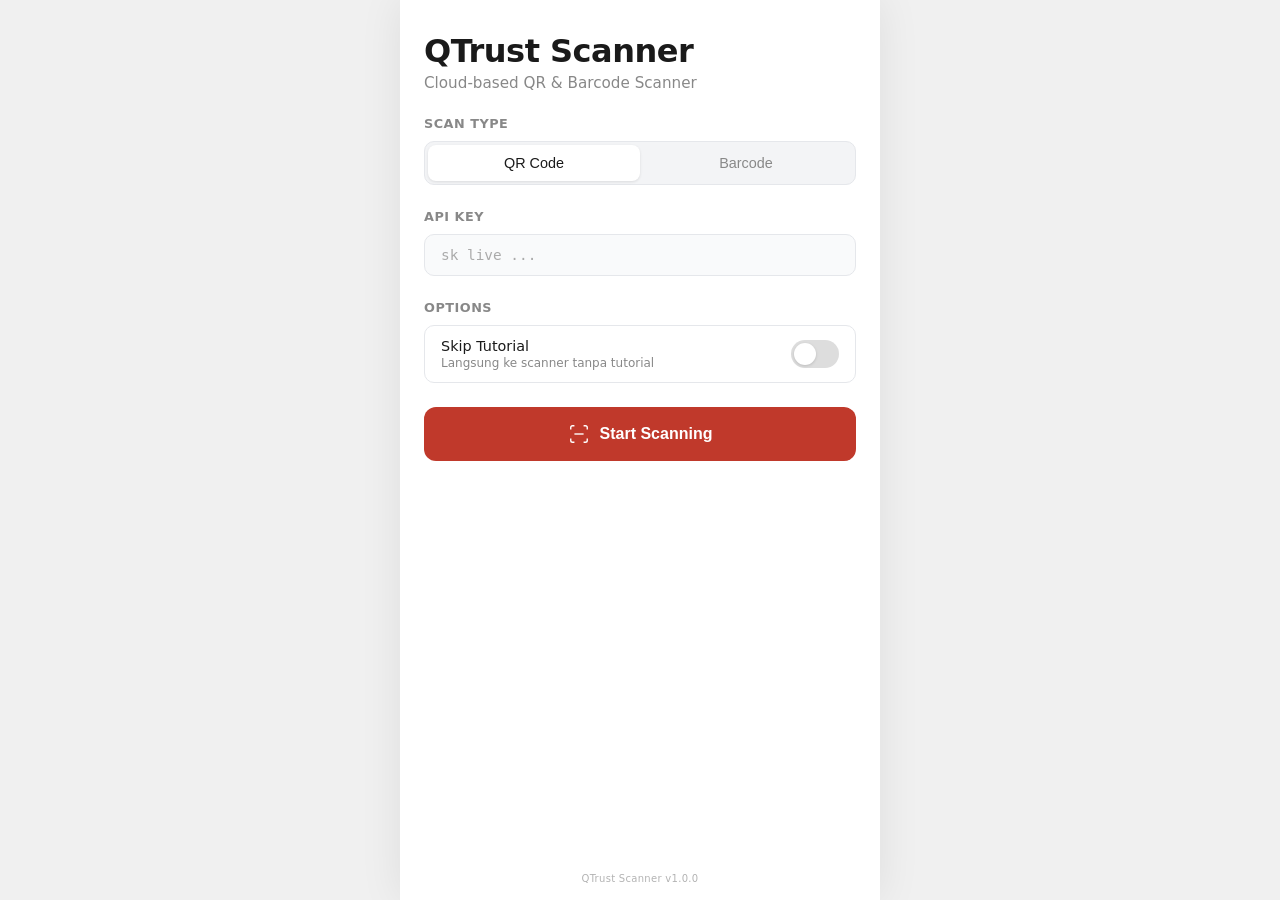
==== assets/scanner/index.html @ 1855d40d "feat: QTrust Scanner Flutter SDK v1.0.3 Cloud-based QR & barcode scanner SDK. Bundles the scanner we" ====
<!DOCTYPE html>
<html lang="en">
<head>
    <meta charset="UTF-8">
    <meta name="viewport" content="width=device-width, initial-scale=1.0, viewport-fit=cover, user-scalable=no">
    <title>QTrust Scanner</title>
    <link rel="stylesheet" href="scanner.css">
</head>
<body>
    <!-- Home Screen -->
    <div id="home-screen">
        <div class="home-header">
            <h1 class="home-title">QTrust Scanner</h1>
            <p class="home-subtitle">Cloud-based QR & Barcode Scanner</p>
        </div>

        <div class="home-content">
            <div class="home-section">
                <label class="home-label">Scan Type</label>
                <div class="scan-type-picker">
                    <button class="scan-type-btn active" data-type="0">QR Code</button>
                    <button class="scan-type-btn" data-type="1">Barcode</button>
                </div>
            </div>

            <div class="home-section">
                <label class="home-label">API Key</label>
                <input id="input-api-key" type="text" class="api-key-input" placeholder="sk_live_..." autocomplete="off" spellcheck="false">
                <p id="api-key-error" class="api-key-error hidden">API key is required to start scanning</p>
            </div>

            <div class="home-section">
                <label class="home-label">Options</label>
                <div class="options-card">
                    <div class="option-row">
                        <div class="option-text">
                            <span class="option-title">Skip Tutorial</span>
                            <span class="option-subtitle">Langsung ke scanner tanpa tutorial</span>
                        </div>
                        <label class="toggle">
                            <input id="toggle-skip-tutorial" type="checkbox">
                            <span class="toggle-slider"></span>
                        </label>
                    </div>
                </div>
            </div>

            <div class="home-section">
                <button id="btn-start-scan" class="start-scan-btn">
                    <svg class="scan-icon" viewBox="0 0 24 24" fill="none" stroke="currentColor" stroke-width="1.5">
                        <path d="M3 7V5a2 2 0 0 1 2-2h2"/>
                        <path d="M17 3h2a2 2 0 0 1 2 2v2"/>
                        <path d="M21 17v2a2 2 0 0 1-2 2h-2"/>
                        <path d="M7 21H5a2 2 0 0 1-2-2v-2"/>
                        <line x1="7" y1="12" x2="17" y2="12"/>
                    </svg>
                    Start Scanning
                </button>
            </div>

            <div id="home-result" class="home-section result-section hidden">
                <label class="home-label">Last Result</label>
                <div class="result-card">
                    <div class="result-row">
                        <span class="result-label">Data</span>
                        <span id="result-data" class="result-value"></span>
                    </div>
                    <div class="result-row">
                        <span class="result-label">Format</span>
                        <span id="result-format" class="result-value"></span>
                    </div>
                </div>
            </div>
        </div>

        <div class="home-footer">
            <span>QTrust Scanner v1.0.0</span>
        </div>
    </div>

    <!-- Tutorial Screen -->
    <div id="tutorial-screen" class="hidden">
        <div class="tutorial-header">
            <button id="btn-tutorial-back" class="tutorial-back" aria-label="Go back">
                <svg viewBox="0 0 24 24" width="24" height="24"><path d="M15.41 7.41L14 6l-6 6 6 6 1.41-1.41L10.83 12z" fill="currentColor"/></svg>
            </button>
            <h2 class="tutorial-title">Cara scan yang benar</h2>
        </div>

        <div class="tutorial-content">
            <div class="tutorial-step">
                <h3 class="step-heading"><span class="step-number">1.</span> Posisi QR pada kemasan</h3>
                <p class="step-desc">QR biasanya berada di sisi belakang atau samping kemasan</p>
                <div class="step-image-wrap">
                    <img src="assets/tutorial-1.jpg" alt="Posisi QR pada kemasan" class="step-image" width="600" height="200" loading="eager">
                </div>
            </div>

            <div class="tutorial-step">
                <h3 class="step-heading"><span class="step-number">2.</span> Arahkan QR ke dalam area scan</h3>
                <p class="step-desc">Posisikan QR di dalam area scan dengan pencahayaan yang cukup</p>
                <div class="step-image-wrap">
                    <img src="assets/tutorial-2.jpg" alt="Arahkan QR ke area scan" class="step-image" width="600" height="200" loading="eager">
                </div>
            </div>

            <div class="tutorial-step">
                <h3 class="step-heading"><span class="step-number">3.</span> Jarak Ideal</h3>
                <p class="step-desc">Pastikan jarak kamera sekitar 10–15 cm dari QR</p>
                <div class="step-image-wrap">
                    <img src="assets/tutorial-3.jpg" alt="Jarak ideal 10-15cm" class="step-image" width="600" height="200" loading="eager">
                </div>
            </div>
        </div>

        <div class="tutorial-footer">
            <button id="btn-tutorial-start" class="tutorial-start-btn">Mulai Scan</button>
        </div>
    </div>

    <!-- Result Screen -->
    <div id="result-screen" class="hidden">
        <!-- Scrolling banner -->
        <div class="result-banner">
            <div class="banner-content">
                <span class="banner-text">Verifikasi Keaslian hanya di</span>
                <span class="banner-url">HTTPS://AHM.TO</span>
            </div>
            <button class="banner-btn">
                <svg width="14" height="14" viewBox="0 0 24 24" fill="none" stroke="currentColor" stroke-width="2" stroke-linecap="round" stroke-linejoin="round">
                    <circle cx="12" cy="12" r="10"/><line x1="12" y1="16" x2="12" y2="12"/><line x1="12" y1="8" x2="12.01" y2="8"/>
                </svg>
                <span>INFO</span>
            </button>
        </div>

        <div class="result-divider"></div>

        <!-- Product section -->
        <div class="result-product">
            <div class="result-image-wrap">
                <div id="result-product-img" class="result-product-img">
                    <!-- Placeholder product image -->
                    <svg width="80" height="80" viewBox="0 0 24 24" fill="none" stroke="#ccc" stroke-width="1">
                        <rect x="3" y="3" width="18" height="18" rx="2"/><circle cx="8.5" cy="8.5" r="1.5"/><path d="m21 15-5-5L5 21"/>
                    </svg>
                </div>
            </div>
            <h2 id="result-product-name" class="result-product-name">AHM OIL MPX 1</h2>
        </div>

        <!-- Verification status card -->
        <div class="result-status-card">
            <div class="status-row">
                <span id="result-qr-status" class="status-label-valid">QR Valid</span>
                <div id="result-status-icon" class="status-icon status-valid">
                    <!-- Valid icon (checkmark) — shown when .status-valid -->
                    <svg class="icon-valid" width="20" height="20" viewBox="0 0 24 24" fill="none">
                        <path d="M22 11.08V12a10 10 0 1 1-5.93-9.14" stroke="#1CBF1C" stroke-width="2" stroke-linecap="round" stroke-linejoin="round"/>
                        <polyline points="22 4 12 14.01 9 11.01" stroke="#1CBF1C" stroke-width="2" stroke-linecap="round" stroke-linejoin="round"/>
                    </svg>
                    <!-- Invalid icon (X) — shown when .status-invalid -->
                    <svg class="icon-invalid" width="20" height="20" viewBox="0 0 24 24" fill="none">
                        <circle cx="12" cy="12" r="10" stroke="#EC1B30" stroke-width="2"/>
                        <line x1="15" y1="9" x2="9" y2="15" stroke="#EC1B30" stroke-width="2" stroke-linecap="round"/>
                        <line x1="9" y1="9" x2="15" y2="15" stroke="#EC1B30" stroke-width="2" stroke-linecap="round"/>
                    </svg>
                </div>
            </div>
            <div class="status-row">
                <span class="status-detail-label">Total Scan yang telah dilakukan</span>
                <span id="result-scan-count" class="status-detail-value">(1/5)</span>
            </div>
            <div class="status-row">
                <span class="status-detail-label">Kode QR</span>
                <span id="result-qr-code" class="status-detail-value result-qr-code-value">https://ahm.to/zx21G3Zb</span>
            </div>
            <div class="status-row">
                <span class="status-detail-label">Nomor Seri</span>
                <span id="result-serial" class="status-detail-value">213696348</span>
            </div>
        </div>

        <!-- Content blocks -->
        <div class="result-content-blocks">
            <div class="content-block">
                <h3 class="content-block-title">Deskripsi</h3>
                <p id="result-description" class="content-block-body">Mengandung Engine Protection Technology yang diformulasikan khusus oleh Honda R&D Jepang untuk teknologi sepeda motor Honda tipe kopling basah.</p>
            </div>

            <div class="content-block">
                <h3 class="content-block-title">Spesifikasi</h3>
                <div id="result-specs" class="content-block-specs">
                    <span>Untuk Cub &amp; Sport</span>
                    <span>SAE 10W-30 API SL JASO MA</span>
                    <span>Volume 800 ml</span>
                    <span>Part Number 082322MAK1LN0</span>
                </div>
            </div>

            <div class="content-block">
                <h3 class="content-block-title">Disclaimer</h3>
                <p id="result-disclaimer" class="content-block-body">QR yang tertera pada produk diproteksi menggunakan QR code dengan URL, HTTP://AHM.TO/zx21G3Zb</p>
            </div>

            <button id="btn-result-report" class="result-report-btn">Lapor</button>
            <button id="btn-scan-again" class="result-scan-again-btn">Scan Lagi</button>
        </div>
    </div>

    <!-- Scanner Screen -->
    <div id="scanner-container" class="hidden">
        <video id="video" autoplay playsinline webkit-playsinline muted></video>
        <canvas id="canvas" hidden></canvas>

        <!-- Viewfinder with dark overlay via box-shadow -->
        <div id="viewfinder">
            <div class="corner corner-tl"></div>
            <div class="corner corner-tr"></div>
            <div class="corner corner-bl"></div>
            <div class="corner corner-br"></div>
        </div>

        <!-- Top bar -->
        <button id="btn-back" aria-label="Go back">
            <svg viewBox="0 0 24 24"><path d="M15.41 7.41L14 6l-6 6 6 6 1.41-1.41L10.83 12z"/></svg>
        </button>
        <button id="btn-flash" aria-label="Toggle flash">
            <svg viewBox="0 0 24 24"><path d="M7 2v11h3v9l7-12h-4l4-8z"/></svg>
        </button>

        <!-- Instruction pill -->
        <div id="scan-instruction">
            <span id="scan-instruction-text">Arahkan ke QR Code pada kemasan</span>
        </div>

        <!-- Version label -->
        <div id="version">QTrust Scanner v1.0.0</div>

        <!-- Bottom tip -->
        <div id="scan-tip">
            <svg class="tip-icon" viewBox="0 0 24 24" fill="none" stroke="currentColor" stroke-width="1.5">
                <path d="M9 21h6M12 3a6 6 0 0 0-4 10.5V17h8v-3.5A6 6 0 0 0 12 3z"/>
            </svg>
            <span>Tips: Pastikan pencahayaan cukup</span>
        </div>

        <!-- Hidden but kept for JS references -->
        <div id="zoom-controls" style="display:none">
            <button id="btn-zoom-out" aria-label="Zoom out">
                <svg viewBox="0 0 24 24"><path d="M19 13H5v-2h14v2z"/></svg>
            </button>
            <span id="zoom-level">1.0x</span>
            <button id="btn-zoom-in" aria-label="Zoom in">
                <svg viewBox="0 0 24 24"><path d="M19 13h-6v6h-2v-6H5v-2h6V5h2v6h6v2z"/></svg>
            </button>
        </div>

        <div id="status">Initializing...</div>
        <div id="debug"></div>
        <div id="flash-overlay" class="hidden"></div>
    </div>
    <!-- Single classic bundle (esbuild). type=module is avoided because WKWebView
         blocks ES-module loading under file://; the SDK loads this page from a
         file:// URL for offline operation. Rebuild via scripts/sync-web-assets.sh. -->
    <script src="app.bundle.js"></script>
</body>
</html>
---- assets/scanner/scanner.css ----
* { margin: 0; padding: 0; box-sizing: border-box; }
html, body { background: #f0f0f0; overflow: hidden; width: 100%; height: 100%; font-family: -apple-system, system-ui, 'Segoe UI', sans-serif; }

/* All screens share: max-width 480px, centered horizontally.
   On desktop, body bg (#f0f0f0) shows on sides as a neutral frame. */
@media (min-width: 481px) {
    #home-screen, #tutorial-screen, #scanner-container, #result-screen {
        box-shadow: 0 0 40px rgba(0, 0, 0, 0.08);
    }
}

/* ──────────────────────────────────────────────
   Home Screen
   ────────────────────────────────────────────── */

#home-screen {
    position: fixed; top: 0; bottom: 0; left: 50%; transform: translateX(-50%);
    max-width: 480px; width: 100%;
    display: flex; flex-direction: column;
    background: #fff; color: #333;
    overflow-y: auto;
    -webkit-overflow-scrolling: touch;
}

#home-screen.hidden { display: none; }

.home-header {
    padding: calc(env(safe-area-inset-top, 0px) + 32px) 24px 24px;
}

.sdk-mode .home-header {
    padding-top: max(calc(env(safe-area-inset-top, 0px) + 32px), 76px);
}

.home-title {
    font-size: 2rem; font-weight: 700; color: #1a1a1a;
    letter-spacing: -0.5px;
}

.home-subtitle {
    font-size: 0.95rem; color: #888; margin-top: 4px;
}

.home-content {
    flex: 1; padding: 0 24px;
    display: flex; flex-direction: column; gap: 24px;
}

.home-section { display: flex; flex-direction: column; gap: 10px; }

.home-label {
    font-size: 0.8rem; font-weight: 600; color: #888;
    text-transform: uppercase; letter-spacing: 0.5px;
}

/* Scan type segmented picker */
.scan-type-picker {
    display: flex; gap: 0;
    background: #f3f4f6;
    border-radius: 10px; padding: 3px;
    border: 1px solid #e5e7eb;
}

.scan-type-btn {
    flex: 1; padding: 10px 16px;
    background: transparent; border: none; border-radius: 8px;
    color: #888; font-size: 0.9rem; font-weight: 500;
    cursor: pointer; transition: all 200ms ease;
    -webkit-tap-highlight-color: transparent;
}

.scan-type-btn.active {
    background: #fff; color: #1a1a1a;
    box-shadow: 0 1px 3px rgba(0,0,0,0.1);
}

.scan-type-btn:active { transform: scale(0.97); }

/* API key input */
.api-key-input {
    width: 100%; padding: 12px 16px;
    background: #f9fafb;
    border: 1px solid #e5e7eb;
    border-radius: 10px;
    color: #1a1a1a; font-size: 0.9rem;
    font-family: 'SF Mono', 'Fira Code', monospace;
    outline: none;
    transition: border-color 200ms ease;
}

.api-key-input::placeholder { color: #aaa; }
.api-key-input:focus { border-color: #C0392B; }

.api-key-error {
    font-size: 0.8rem; color: #C0392B; margin-top: -4px;
}

/* Options card */
.options-card {
    background: #fff;
    border: 1px solid #e5e7eb;
    border-radius: 10px;
    overflow: hidden;
}

.option-row {
    display: flex; align-items: center; justify-content: space-between;
    padding: 12px 16px; gap: 12px;
}

.option-text {
    display: flex; flex-direction: column; gap: 2px;
    flex: 1; min-width: 0;
}

.option-title {
    font-size: 0.9rem; color: #1a1a1a; font-weight: 500;
}

.option-subtitle {
    font-size: 0.75rem; color: #888;
}

.option-divider {
    height: 1px; background: #e5e7eb; margin: 0 16px;
}

/* Toggle switch */
.toggle {
    position: relative; display: inline-block;
    width: 48px; height: 28px; flex-shrink: 0;
}

.toggle input { opacity: 0; width: 0; height: 0; }

.toggle-slider {
    position: absolute; inset: 0;
    background: #ddd; border-radius: 14px;
    cursor: pointer;
    transition: background 200ms ease;
}

.toggle-slider::before {
    content: "";
    position: absolute; left: 3px; top: 3px;
    width: 22px; height: 22px;
    background: #fff; border-radius: 50%;
    box-shadow: 0 1px 3px rgba(0,0,0,0.15);
    transition: transform 200ms ease;
}

.toggle input:checked + .toggle-slider {
    background: #34C759;
}

.toggle input:checked + .toggle-slider::before {
    transform: translateX(20px);
}

/* Start scan button */
.start-scan-btn {
    display: flex; align-items: center; justify-content: center; gap: 10px;
    width: 100%; padding: 16px 24px;
    background: #C0392B; color: #fff;
    border: none; border-radius: 12px;
    font-size: 1rem; font-weight: 600;
    cursor: pointer;
    transition: all 200ms ease;
    -webkit-tap-highlight-color: transparent;
}

.start-scan-btn:hover { background: #a93226; }
.start-scan-btn:active { transform: scale(0.98); background: #922b21; }

.scan-icon { width: 22px; height: 22px; stroke: currentColor; }

/* Result section */
.result-section { animation: fadeIn 300ms ease; }

.result-card {
    background: #f9fafb;
    border: 1px solid #e5e7eb;
    border-radius: 10px; padding: 16px;
    display: flex; flex-direction: column; gap: 10px;
}

.result-row {
    display: flex; justify-content: space-between; align-items: center;
}

.result-label {
    font-size: 0.8rem; color: #888;
}

.result-value {
    font-size: 0.85rem; color: #1a1a1a;
    font-family: 'SF Mono', 'Fira Code', monospace;
    text-align: right; max-width: 60%;
    overflow: hidden; text-overflow: ellipsis; white-space: nowrap;
}

/* Home footer */
.home-footer {
    padding: 16px 24px calc(env(safe-area-inset-bottom, 0px) + 16px);
    text-align: center;
    font-size: 10px; color: rgba(0,0,0,0.3);
    letter-spacing: 0.3px;
}

@keyframes fadeIn {
    from { opacity: 0; transform: translateY(8px); }
    to { opacity: 1; transform: translateY(0); }
}

/* ──────────────────────────────────────────────
   Tutorial Screen
   ────────────────────────────────────────────── */

#tutorial-screen {
    position: fixed; top: 0; bottom: 0; left: 50%; transform: translateX(-50%);
    max-width: 480px; width: 100%;
    display: flex; flex-direction: column;
    background: #fff; color: #333;
    overflow: hidden;
}

#tutorial-screen.hidden { display: none; }

.tutorial-header {
    display: flex; align-items: center; gap: 12px;
    padding: calc(env(safe-area-inset-top, 0px) + 12px) 16px 12px;
    border-bottom: 1px solid #e5e7eb;
    flex-shrink: 0;
}

/* SDK mode (WKWebView/Android WebView) — env(safe-area-inset-top) returns 0,
   so enforce minimum padding to clear native status bar. */
.sdk-mode .tutorial-header {
    padding-top: max(calc(env(safe-area-inset-top, 0px) + 12px), 56px);
}

.tutorial-back {
    width: 36px; height: 36px; border: none; background: transparent;
    color: #1a1a1a; cursor: pointer; display: flex; align-items: center; justify-content: center;
    border-radius: 50%; transition: transform 100ms ease;
    -webkit-tap-highlight-color: transparent; flex-shrink: 0;
}

.tutorial-back:active { transform: scale(0.9); }

.tutorial-title {
    font-size: 1.1rem; font-weight: 600; color: #1a1a1a;
    letter-spacing: -0.3px;
}

.tutorial-content {
    flex: 1; overflow-y: auto; -webkit-overflow-scrolling: touch;
    padding: 24px 20px 120px;
    display: flex; flex-direction: column; gap: 28px;
}

.tutorial-step {
    display: flex; flex-direction: column; gap: 6px;
}

.step-heading {
    font-size: 1rem; font-weight: 600; color: #1a1a1a;
    line-height: 1.4;
}

.step-number { color: #1a1a1a; }

.step-desc {
    font-size: 0.875rem; color: #888; line-height: 1.5;
    margin-bottom: 8px;
}

.step-image-wrap {
    border-radius: 10px; overflow: hidden;
    background: #f3f4f6;
}

.step-image {
    width: 100%; height: auto; display: block;
    object-fit: cover;
}

.tutorial-footer {
    position: fixed; bottom: 0; left: 50%; transform: translateX(-50%);
    max-width: 480px; width: 100%;
    padding: 16px 20px calc(env(safe-area-inset-bottom, 0px) + 16px);
    background: linear-gradient(transparent, #fff 30%);
}

.tutorial-start-btn {
    display: block; width: 100%; padding: 16px 24px;
    background: #C0392B; color: #fff;
    border: none; border-radius: 12px;
    font-size: 1rem; font-weight: 600;
    cursor: pointer; transition: all 200ms ease;
    -webkit-tap-highlight-color: transparent;
}

.tutorial-start-btn:hover { background: #a93226; }
.tutorial-start-btn:active { transform: scale(0.98); background: #922b21; }

/* ──────────────────────────────────────────────
   Scanner Screen
   ────────────────────────────────────────────── */

#scanner-container { position: fixed; top: 0; bottom: 0; left: 50%; transform: translateX(-50%); max-width: 480px; width: 100%; height: 100%; background: #000; overflow: hidden; }
#scanner-container.hidden { display: none; }

/* Hidden until the stream is actually playing. A paused <video> makes Android
   WebView paint a giant overlay play button that CSS pseudo-hiding can't kill
   reliably; opacity:0 hides the whole video shadow DOM (button included). The
   black #scanner-container behind it covers the gap until .playing is added. */
#video { position: absolute; inset: 0; width: 100%; height: 100%; object-fit: cover; background: #000; opacity: 0; transition: opacity 0.2s ease; }
#video.playing { opacity: 1; }
#scanner-container { background: #000; }
#video::-webkit-media-controls { display: none !important; }
#video::-webkit-media-controls-enclosure { display: none !important; }
#video::-webkit-media-controls-panel { display: none !important; }
#video::-webkit-media-controls-start-playback-button { display: none !important; }
/* Big centered play overlay Android WebView paints over a paused/loading video */
#video::-webkit-media-controls-overlay-play-button { display: none !important; }
#video::-webkit-media-controls-overlay-enclosure { display: none !important; }

/* Viewfinder — centered with box-shadow overlay */
#viewfinder {
    position: absolute; top: 50%; left: 50%; transform: translate(-50%, -50%);
    width: 65vmin; height: 65vmin; max-width: 280px; max-height: 280px;
    border-radius: 12px;
    box-shadow: 0 0 0 calc(max(100vw, 100vh)) rgba(0, 0, 0, 0.6);
    z-index: 2; pointer-events: none;
}
#viewfinder.barcode-mode {
    width: 85vw; height: 28vmin;
    max-width: 360px; max-height: 110px;
}

/* Corner brackets */
.corner {
    position: absolute; width: 32px; height: 32px;
    border-color: rgba(255, 255, 255, 0.85); border-style: solid; border-width: 0;
}
.corner-tl { top: -1px; left: -1px; border-top-width: 3px; border-left-width: 3px; border-top-left-radius: 12px; }
.corner-tr { top: -1px; right: -1px; border-top-width: 3px; border-right-width: 3px; border-top-right-radius: 12px; }
.corner-bl { bottom: -1px; left: -1px; border-bottom-width: 3px; border-left-width: 3px; border-bottom-left-radius: 12px; }
.corner-br { bottom: -1px; right: -1px; border-bottom-width: 3px; border-right-width: 3px; border-bottom-right-radius: 12px; }

/* Version label — bottom center */
#version {
    position: absolute; bottom: calc(env(safe-area-inset-bottom, 0px) + 16px);
    left: 50%; transform: translateX(-50%);
    color: rgba(255,255,255,0.4); font-family: -apple-system, system-ui, sans-serif;
    font-size: 10px; font-weight: 400; letter-spacing: 0.3px;
    z-index: 10;
}

/* Status — hidden */
#status { display: none; }

/* Top bar buttons */
#btn-back, #btn-flash {
    position: absolute; top: calc(env(safe-area-inset-top, 44px) + 44px);
    width: 40px; height: 40px; border-radius: 50%; border: none;
    background: transparent; color: #fff; cursor: pointer;
    display: flex; align-items: center; justify-content: center;
    transition: transform 100ms ease;
    -webkit-tap-highlight-color: transparent;
    z-index: 10;
}
#btn-back { left: 12px; }
#btn-flash { right: 12px; }
#btn-back:active, #btn-flash:active {
    transform: scale(0.9);
}
#btn-back svg, #btn-flash svg {
    width: 24px; height: 24px; fill: #fff;
}

/* Flash active state */
#btn-flash.active svg path { fill: #ffd600; }

/* Instruction pill — below top bar */
#scan-instruction {
    position: absolute;
    top: calc(env(safe-area-inset-top, 44px) + 96px);
    left: 50%; transform: translateX(-50%);
    z-index: 10;
}

#scan-instruction-text {
    display: inline-block;
    padding: 10px 20px;
    background: rgba(30, 30, 30, 0.85);
    backdrop-filter: blur(12px); -webkit-backdrop-filter: blur(12px);
    border-radius: 24px;
    color: #fff;
    font-family: -apple-system, system-ui, sans-serif;
    font-size: 14px; font-weight: 500;
    white-space: nowrap;
    letter-spacing: -0.1px;
}

/* Bottom tip */
#scan-tip {
    position: absolute;
    bottom: calc(env(safe-area-inset-bottom, 0px) + 32px);
    left: 50%; transform: translateX(-50%);
    display: flex; align-items: center; gap: 8px;
    z-index: 10;
    color: rgba(255, 255, 255, 0.7);
    font-family: -apple-system, system-ui, sans-serif;
    font-size: 13px; font-weight: 400;
    white-space: nowrap;
}

.tip-icon {
    width: 18px; height: 18px;
    stroke: rgba(255, 214, 0, 0.8);
    flex-shrink: 0;
}

/* Flash overlay */
#flash-overlay { position: absolute; inset: 0; background: rgba(255,255,255,0.5); opacity: 0; pointer-events: none; transition: opacity 150ms ease-out; z-index: 20; }
#flash-overlay.flash { opacity: 1; }

/* Debug overlay — hidden by default, enable via ?debug=1 */
#debug { display: none; }
#debug.visible {
    display: block;
    position: absolute; top: 40px; left: 8px; right: 8px;
    color: lime; font-size: 10px; font-family: monospace;
    background: rgba(0,0,0,0.8); padding: 8px; border-radius: 4px;
    max-height: 40vh; overflow-y: auto; z-index: 999; white-space: pre-wrap;
}

/* ──────────────────────────────────────────────
   Result Screen
   ────────────────────────────────────────────── */

#result-screen {
    position: fixed; top: 0; bottom: 0; left: 50%; transform: translateX(-50%);
    max-width: 480px; width: 100%;
    display: flex; flex-direction: column;
    background: #fff; color: #1c1c1c;
    overflow-y: auto;
    -webkit-overflow-scrolling: touch;
    padding-top: env(safe-area-inset-top, 0px);
}

.sdk-mode #result-screen {
    padding-top: max(env(safe-area-inset-top, 0px), 48px);
}

#result-screen.hidden { display: none; }

/* Scrolling banner */
.result-banner {
    display: flex; align-items: center; justify-content: space-between;
    padding: 8px 16px; gap: 12px;
    background: #E8A527;
    flex-shrink: 0;
}

.banner-content {
    display: flex; align-items: center; gap: 14px;
    flex: 1; min-width: 0;
}

.banner-text {
    font-size: 12px; font-weight: 400; color: #fff;
    white-space: nowrap;
}

.banner-url {
    font-size: 12px; font-weight: 700; color: #fff;
    white-space: nowrap;
}

.banner-btn {
    display: flex; align-items: center; gap: 4px;
    padding: 4px 8px;
    background: #fff; border: none; border-radius: 4px;
    color: #E8A527; font-size: 12px; font-weight: 500;
    cursor: pointer; flex-shrink: 0;
    -webkit-tap-highlight-color: transparent;
}

.banner-btn svg { stroke: #E8A527; }

/* Divider */
.result-divider {
    height: 0.5px; background: #e7e7e7; flex-shrink: 0;
}

/* Product section */
.result-product {
    display: flex; flex-direction: column; align-items: flex-start;
    padding: 0 16px;
}

.result-image-wrap {
    display: flex; justify-content: center; align-items: center;
    width: 100%; height: 174px;
    background: #fff;
}

.result-product-img {
    width: 119px; height: 119px;
    display: flex; align-items: center; justify-content: center;
}

.result-product-img img {
    max-width: 100%; max-height: 100%; object-fit: contain;
}

.result-product-name {
    font-size: 18px; font-weight: 600; color: #000;
    line-height: 22px; width: 100%;
}

/* Verification status card */
.result-status-card {
    display: flex; flex-direction: column;
    padding: 24px; gap: 14px;
    background: #fff;
    border-top: 1px solid #ebebeb;
    border-bottom: 1px solid #ebebeb;
    margin-top: 16px;
}

.status-row {
    display: flex; justify-content: space-between; align-items: center;
}

.status-label-valid {
    font-size: 16px; font-weight: 700; color: #1CBF1C;
    line-height: 24px;
}

.status-label-invalid {
    font-size: 16px; font-weight: 700; color: #EC1B30;
    line-height: 24px;
}

/* Status icon — toggle valid/invalid SVGs via CSS class */
.status-icon { flex-shrink: 0; }
.status-icon .icon-valid,
.status-icon .icon-invalid { display: none; }
.status-icon.status-valid .icon-valid { display: block; }
.status-icon.status-invalid .icon-invalid { display: block; }

.status-detail-label {
    font-size: 12px; font-weight: 400; color: #2d2d2d;
    line-height: 18px;
}

.status-detail-value {
    font-size: 12px; font-weight: 600; color: #2d2d2d;
    line-height: 18px; text-align: right;
}

.result-qr-code-value {
    max-width: 55%; overflow: hidden;
    text-overflow: ellipsis; white-space: nowrap;
}

/* Content blocks */
.result-content-blocks {
    display: flex; flex-direction: column;
    padding: 24px; gap: 16px;
    padding-bottom: calc(env(safe-area-inset-bottom, 0px) + 24px);
}

.content-block {
    display: flex; flex-direction: column; gap: 7px;
}

.content-block-title {
    font-size: 14px; font-weight: 700; color: #1c1c1c;
    line-height: 20px;
}

.content-block-body {
    font-size: 12px; font-weight: 400; color: #9f9f9f;
    line-height: 18px;
}

.content-block-specs {
    display: flex; flex-direction: column; gap: 2px;
    font-size: 10px; font-weight: 400; color: #333;
    line-height: 14px;
}

/* Report button */
.result-report-btn {
    display: flex; justify-content: center; align-items: center;
    width: 100%; padding: 10px 16px;
    background: #EC1B30; color: #fff;
    border: none; border-radius: 4px;
    font-size: 14px; font-weight: 500; line-height: 20px;
    cursor: pointer;
    -webkit-tap-highlight-color: transparent;
    transition: background 200ms ease;
    margin-top: 8px;
}

.result-report-btn:hover { background: #d91e32; }
.result-report-btn:active { background: #c4162a; }

/* Scan again button */
.result-scan-again-btn {
    display: flex; justify-content: center; align-items: center;
    width: 100%; padding: 10px 16px;
    background: #fff; color: #2d2d2d;
    border: 1px solid #e5e7eb; border-radius: 4px;
    font-size: 14px; font-weight: 500; line-height: 20px;
    cursor: pointer;
    -webkit-tap-highlight-color: transparent;
    transition: background 200ms ease;
}

.result-scan-again-btn:hover { background: #f9fafb; }
.result-scan-again-btn:active { background: #f3f4f6; }

.hidden { display: none; }
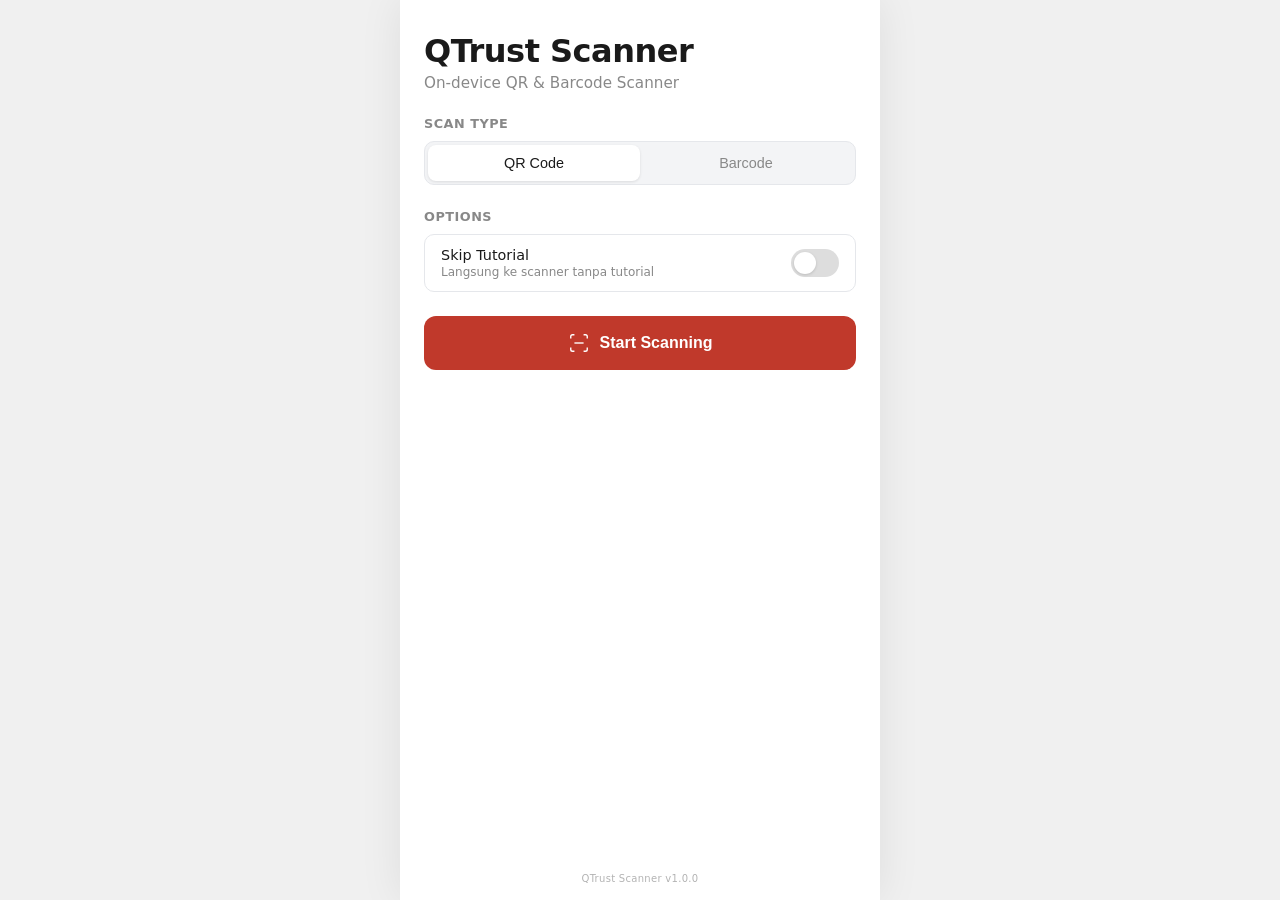
==== commit cccf3263: "refactor: remove online mode — on-device decode only Drop WebSocket cloud decode, API key, and serve" ====
--- a/assets/scanner/index.html
+++ b/assets/scanner/index.html
@@ -11,7 +11,7 @@
     <div id="home-screen">
         <div class="home-header">
             <h1 class="home-title">QTrust Scanner</h1>
-            <p class="home-subtitle">Cloud-based QR & Barcode Scanner</p>
+            <p class="home-subtitle">On-device QR & Barcode Scanner</p>
         </div>
 
         <div class="home-content">
@@ -21,12 +21,6 @@
                     <button class="scan-type-btn active" data-type="0">QR Code</button>
                     <button class="scan-type-btn" data-type="1">Barcode</button>
                 </div>
-            </div>
-
-            <div class="home-section">
-                <label class="home-label">API Key</label>
-                <input id="input-api-key" type="text" class="api-key-input" placeholder="sk_live_..." autocomplete="off" spellcheck="false">
-                <p id="api-key-error" class="api-key-error hidden">API key is required to start scanning</p>
             </div>
 
             <div class="home-section">
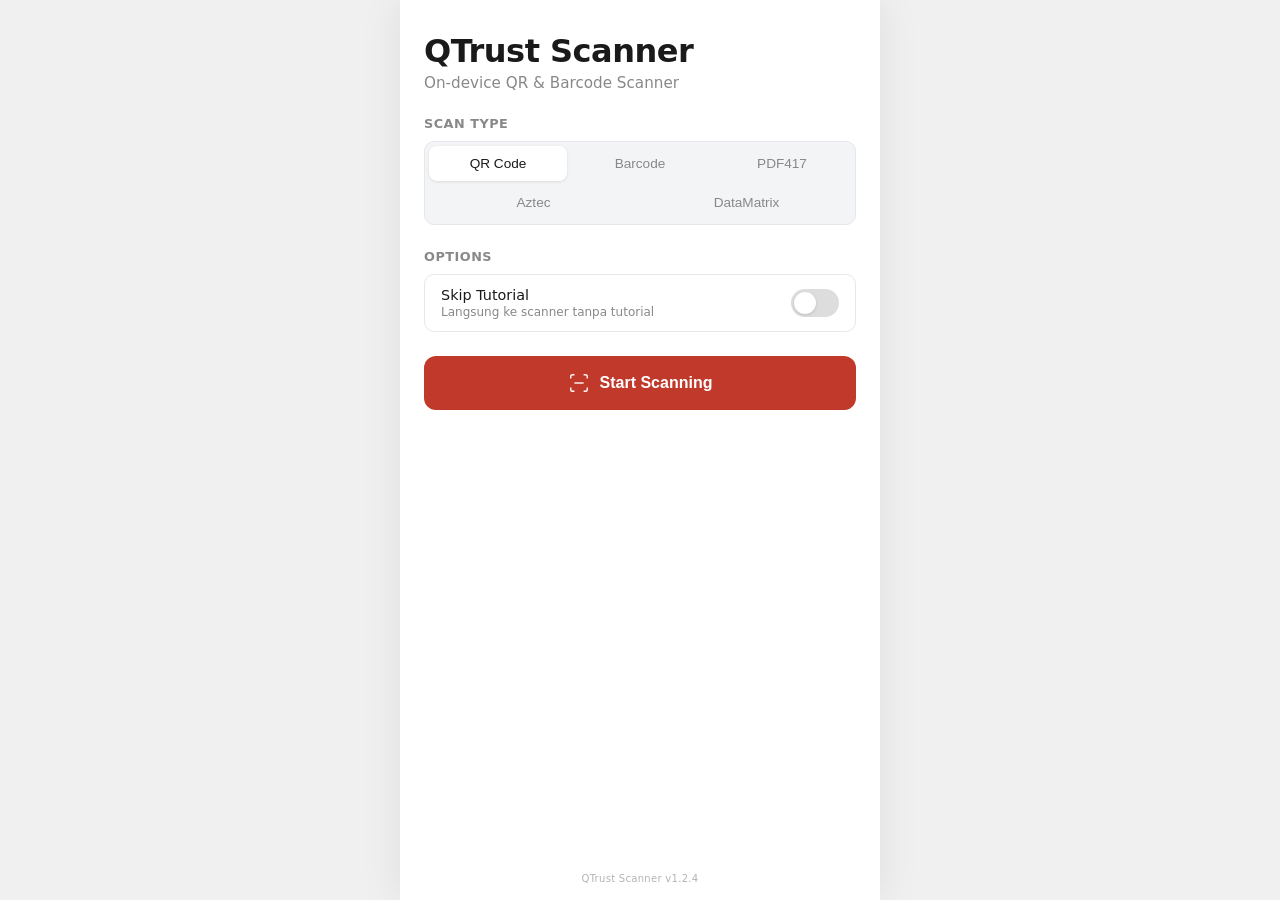
==== commit 21e92b80: "release: 1.2.4" ====
--- a/assets/scanner/index.html
+++ b/assets/scanner/index.html
@@ -20,6 +20,9 @@
                 <div class="scan-type-picker">
                     <button class="scan-type-btn active" data-type="0">QR Code</button>
                     <button class="scan-type-btn" data-type="1">Barcode</button>
+                    <button class="scan-type-btn" data-type="2">PDF417</button>
+                    <button class="scan-type-btn" data-type="3">Aztec</button>
+                    <button class="scan-type-btn" data-type="4">DataMatrix</button>
                 </div>
             </div>
 
@@ -68,7 +71,7 @@
         </div>
 
         <div class="home-footer">
-            <span>QTrust Scanner v1.0.0</span>
+            <span>QTrust Scanner v1.2.4</span>
         </div>
     </div>
 
@@ -229,7 +232,7 @@
         </div>
 
         <!-- Version label -->
-        <div id="version">QTrust Scanner v1.0.0</div>
+        <div id="version">QTrust Scanner v1.2.4</div>
 
         <!-- Bottom tip -->
         <div id="scan-tip">
--- a/assets/scanner/scanner.css
+++ b/assets/scanner/scanner.css
@@ -55,16 +55,16 @@
 
 /* Scan type segmented picker */
 .scan-type-picker {
-    display: flex; gap: 0;
+    display: flex; flex-wrap: wrap; gap: 4px;
     background: #f3f4f6;
-    border-radius: 10px; padding: 3px;
+    border-radius: 10px; padding: 4px;
     border: 1px solid #e5e7eb;
 }
 
 .scan-type-btn {
-    flex: 1; padding: 10px 16px;
+    flex: 1 1 28%; min-width: 80px; padding: 10px 8px;
     background: transparent; border: none; border-radius: 8px;
-    color: #888; font-size: 0.9rem; font-weight: 500;
+    color: #888; font-size: 0.85rem; font-weight: 500; white-space: nowrap;
     cursor: pointer; transition: all 200ms ease;
     -webkit-tap-highlight-color: transparent;
 }
